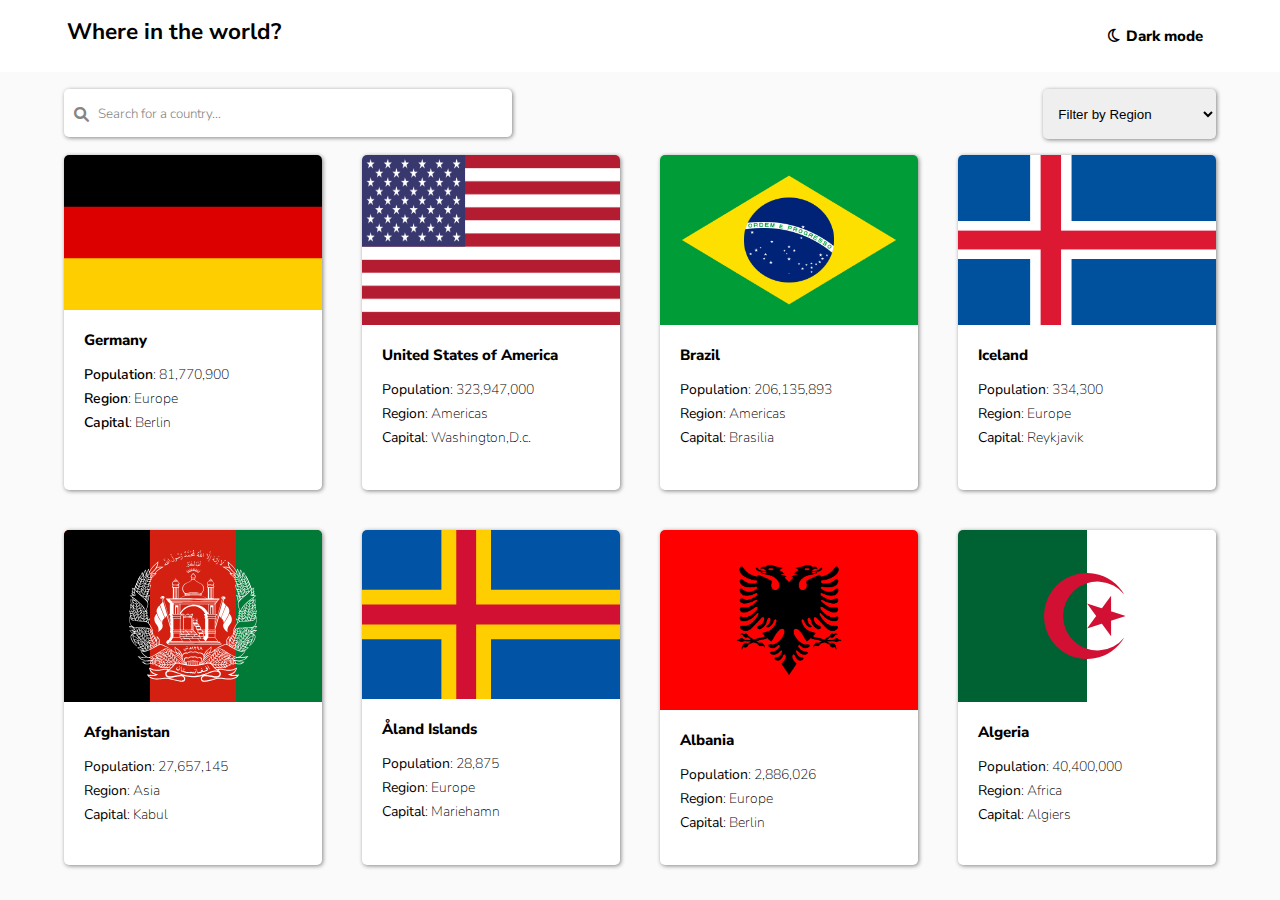
==== index.html @ c64599c8 "first task" ====
<!DOCTYPE html>
<html lang="en">

<head>
    <meta charset="UTF-8">
    <meta name="viewport" content="width=device-width, initial-scale=1.0">
    <link rel="stylesheet" href="css/style.css">
    <!-- font -->
    <link rel="preconnect" href="https://fonts.googleapis.com">
    <link rel="preconnect" href="https://fonts.gstatic.com" crossorigin>
    <link href="https://fonts.googleapis.com/css2?family=Nunito+Sans:opsz,wght@6..12,300&display=swap" rel="stylesheet">
    <!-- Font Awesome-->
    <link rel="stylesheet" href="css/all.min.css">
</head>

<body>
    <header>
        <nav>
            <h2>Where in the world?</h2>
            <input type="checkbox" id="dark-mode-toggle" class="hidden-checkbox">
            <label for="dark-mode-toggle" class="mode-button">
                <i class="fa-regular fa-moon"></i> Dark mode
            </label>
        </nav>
    </header>
    <div class="fillter">

        <div class="input-container">
            <i class="fa-solid fa-magnifying-glass" style="color: #858585;"></i>
            <input placeholder="&nbsp&nbsp Search for a country..." />
        </div>
        <select name="Filter by Region" class="selecter">

            <option disabled selected hidden>&nbsp&nbsp Filter by Region </option>
            <option>&nbsp&nbsp Africa</option>
            <option>&nbsp&nbsp America</option>
            <option>&nbsp&nbsp Asia</option>
            <option>&nbsp&nbsp Europe</option>
            <option>&nbsp&nbsp Oceania</option>



        </select>
    </div>

    <div class="container">
        <div class="item item--1">
            <a href="germany.html">
                <div>
                    <img src="img/de.svg">
                </div>
            </a>
            <p class="content">
                Germany
            </p>
            <ul>
                <li><span class="detail">Population</span>: 81,770,900 </li>
                <li><span class="detail">Region</span>: Europe</li>
                <li><span class="detail">Capital</span>: Berlin</li>

            </ul>

        </div>
        <div class="item item--2">
            <a href="usa.html">
                <div>
                    <img src="img/us.png" style="height:170px;">
                </div>
            </a>
            <p class="content">
                United States of America
            </p>
            <ul>
                <li><b>Population</b>: 323,947,000 </li>
                <li><b>Region</b>: Americas</li>
                <li><b>Capital</b>: Washington,D.c.</li>

            </ul>
        </div>

        <div class="item item--3">
            <a href="barazil.html">
                <div>
                    <img src="img/br.png" style="height:170px;">
                </div>
            </a>
            <p class="content">
                Brazil
            </p>
            <ul>
                <li><b>Population</b>: 206,135,893 </li>
                <li><b>Region</b>: Americas</li>
                <li><b>Capital</b>: Brasilia</li>

            </ul>
        </div>
        <div class="item item--4">
            <a href="icland.html">
                <div>
                    <img src="img/is.png" style="height:170px;">
                </div>
            </a>
            <p class="content">
                Iceland
            </p>
            <ul>
                <li><b>Population</b>: 334,300 </li>
                <li><b>Region</b>: Europe</li>
                <li><b>Capital</b>: Reykjavik</li>

            </ul>
        </div>
        <div class="item item--5">
            <a href="Afghanistan.html">
                <div>
                    <img src="img/af.svg">
                </div>
            </a>
            <p class="content">
                Afghanistan
            </p>
            <ul>
                <li><b>Population</b>: 27,657,145 </li>
                <li><b>Region</b>: Asia</li>
                <li><b>Capital</b>: Kabul</li>

            </ul>
        </div>
        <div class="item item--6">
            <a href="Åland Islands.html">
                <div>
                    <img src="img/ax.svg">
                </div>
            </a>
            <p class="content">
                Åland Islands
            </p>
            <ul>
                <li><b>Population</b>: 28,875 </li>
                <li><b>Region</b>: Europe</li>
                <li><b>Capital</b>: Mariehamn</li>

            </ul>
        </div>
        <div class="item item--7">
            <a href="albania.html">
                <div>
                    <img src="img/al.png" style="height:180px;">
                </div>
            </a>
            <p class="content">
                Albania
            </p>
            <ul>
                <li><b>Population</b>: 2,886,026 </li>
                <li><b>Region</b>: Europe</li>
                <li><b>Capital</b>: Berlin</li>

            </ul>
        </div>
        <div class="item item--8">
            <a href="Algeria.html">
                <div>
                    <img src="img/dz.svg">
                </div>
            </a>
            <p class="content">
                Algeria
            </p>
            <ul>
                <li><b>Population</b>: 40,400,000 </li>
                <li><b>Region</b>: Africa</li>
                <li><b>Capital</b>: Algiers</li>

            </ul>
        </div>
    </div>
</body>

</html>
---- css/style.css ----
* {

    box-sizing: border-box;
    margin: 0px;
    padding: 0px;
}

body {
    background-color: #fafafa;
    font-size: 15px;
    font-family: sans-serif;
    height: 100vh;
}

nav {
    border-bottom: 1px solid #fafafa;
    padding: 1rem 4.2rem;
    display: flex;
    justify-content: space-between;
    background-color: #ffffff;
    font-family: 'Nunito Sans', sans-serif;
    font-weight: 800;
}

.fillter,.container {
    width: 90%;
    margin: auto;
}

.fillter {
    padding: 1rem 0px;
    display: flex;
    justify-content: space-between;
}

.mode-button {
    border: none;
    background: none;
    padding: 0;
    cursor: pointer;
    font-family: 'Nunito Sans', sans-serif;

}

.mode-button {
    cursor: pointer;
    display: inline-block;
    padding: 10px;
    background-color: #ffffff;
    color: #000000;
    border: none;
    border-radius: 5px;
}

.hidden-checkbox {
    display: none;
}

.hidden-checkbox:checked+.mode-button {
    background-color: #000000;
    color: #ffffff;


}

.hidden-checkbox:checked+.mode-button i {
    color: #ffffff;

}

.hidden-checkbox:checked+body {
    background-color: #000000;
    color: #ffffff;
}


input {
    width: 28rem;
    height: 3rem;
    border: none !important;
    border-radius: 5px;
    box-shadow: 1px 1px 4px #858585;
}

select {
    width: 15%;
    height: 50px;
    border: none !important;
    border-radius: 5px;
    box-shadow: 1px 1px 4px #858585;
    justify-content: center;
}

::-webkit-input-placeholder {
    color: #858585;
    font-family: 'Nunito Sans', sans-serif;
    font-weight: 300;
}

.input-container {
    position: relative;
    display: inline-block;
}

.input-container i {
    position: absolute;
    left: 10px;
    top: 50%;
    transform: translateY(-50%);
    color: #000000;
}

.input-container input {
    padding-left: 25px;
}

.container {
    background-color: #fafafa;
    display: grid;
    grid-template-rows: repeat(2, 335px);
    grid-template-columns: repeat(4, 1fr);
    grid-gap: 40px;
}

.item {
    border-radius: 5px;
    background-color: #ffffff;
    font-family: 'Nunito Sans', sans-serif;
    box-shadow: 1px 1px 4px #858585;

}

img {
    border-radius: 5px 5px 0px 0px;
    width: 100%;
    height: auto;
}

ul {
    font-size: 14px;
    list-style-type: none;
    font-family: 'Nunito Sans', sans-serif;
    font-weight: 200;
    padding-left: 20px;

}

li {
    padding-bottom: 5px;
}

.content {
    padding-left: 20px;
    padding-top: 15px;
    padding-bottom: 15px;
    font-weight: 800 !important;
}

.detail {
    font-family: 'Nunito Sans', sans-serif;
    font-weight: 600;
}

@media screen and (max-width: 375px) {
    body {
        font-size: 14px;
    }

    h2 {
        font-size: 16px;
        margin-left: -47px;
        margin-top: 10px;
    }

    .container {
        grid-template-columns: repeat(1, 335px);
        grid-gap: 20px;
        margin-left: 20px;
    }

    .hidden-checkbox+.mode-button {
        margin-right: -49px;
    }

    .fillter {
        display: block;
    }

    input {
        width: 335px;
    }

    select {
        width: 50%;
        margin-top: 2.5rem;
    }

    .item {
        width: 100%;
    }

    img {
        border-radius: 5px;
    }

    svg {
        height: 40%;
    }
}
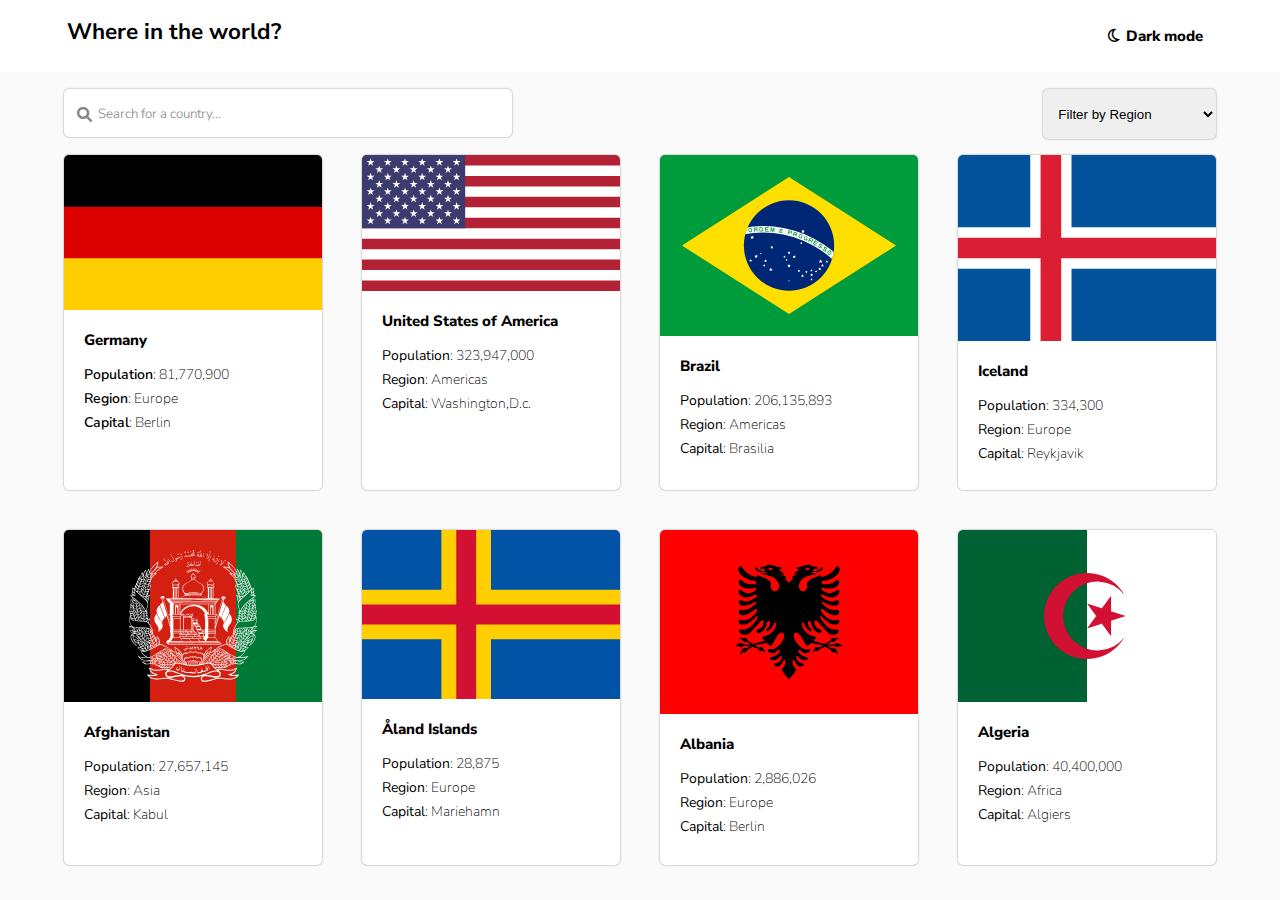
==== commit 3bcde5f1: "After-Edit" ====
--- a/index.html
+++ b/index.html
@@ -16,7 +16,7 @@
 <body>
     <header>
         <nav>
-            <h2>Where in the world?</h2>
+            <h2 >Where in the world?</h2>
             <input type="checkbox" id="dark-mode-toggle" class="hidden-checkbox">
             <label for="dark-mode-toggle" class="mode-button">
                 <i class="fa-regular fa-moon"></i> Dark mode
@@ -44,12 +44,12 @@
     </div>
 
     <div class="container">
-        <div class="item item--1">
+        <div class="item">
             <a href="germany.html">
                 <div>
                     <img src="img/de.svg">
                 </div>
-            </a>
+          
             <p class="content">
                 Germany
             </p>
@@ -59,14 +59,13 @@
                 <li><span class="detail">Capital</span>: Berlin</li>
 
             </ul>
-
+  </a>
         </div>
-        <div class="item item--2">
+        <div class="item">
             <a href="usa.html">
                 <div>
-                    <img src="img/us.png" style="height:170px;">
+                    <img src="img/us.svg">
                 </div>
-            </a>
             <p class="content">
                 United States of America
             </p>
@@ -76,14 +75,15 @@
                 <li><b>Capital</b>: Washington,D.c.</li>
 
             </ul>
+        </a>
+
         </div>
 
-        <div class="item item--3">
+        <div class="item">
             <a href="barazil.html">
                 <div>
-                    <img src="img/br.png" style="height:170px;">
+                    <img src="img/br.svg">
                 </div>
-            </a>
             <p class="content">
                 Brazil
             </p>
@@ -93,13 +93,14 @@
                 <li><b>Capital</b>: Brasilia</li>
 
             </ul>
+        </a>
+
         </div>
-        <div class="item item--4">
+        <div class="item">
             <a href="icland.html">
                 <div>
-                    <img src="img/is.png" style="height:170px;">
+                    <img src="img/is.svg">
                 </div>
-            </a>
             <p class="content">
                 Iceland
             </p>
@@ -109,13 +110,14 @@
                 <li><b>Capital</b>: Reykjavik</li>
 
             </ul>
+        </a>
+
         </div>
-        <div class="item item--5">
+        <div class="item">
             <a href="Afghanistan.html">
                 <div>
                     <img src="img/af.svg">
                 </div>
-            </a>
             <p class="content">
                 Afghanistan
             </p>
@@ -125,13 +127,14 @@
                 <li><b>Capital</b>: Kabul</li>
 
             </ul>
+        </a>
+
         </div>
-        <div class="item item--6">
+        <div class="item">
             <a href="Åland Islands.html">
                 <div>
                     <img src="img/ax.svg">
                 </div>
-            </a>
             <p class="content">
                 Åland Islands
             </p>
@@ -141,13 +144,14 @@
                 <li><b>Capital</b>: Mariehamn</li>
 
             </ul>
+        </a>
+
         </div>
-        <div class="item item--7">
+        <div class="item">
             <a href="albania.html">
                 <div>
-                    <img src="img/al.png" style="height:180px;">
+                    <img src="img/al.svg">
                 </div>
-            </a>
             <p class="content">
                 Albania
             </p>
@@ -157,13 +161,14 @@
                 <li><b>Capital</b>: Berlin</li>
 
             </ul>
+        </a>
+
         </div>
-        <div class="item item--8">
+        <div class="item">
             <a href="Algeria.html">
                 <div>
                     <img src="img/dz.svg">
                 </div>
-            </a>
             <p class="content">
                 Algeria
             </p>
@@ -173,6 +178,8 @@
                 <li><b>Capital</b>: Algiers</li>
 
             </ul>
+        </a>
+
         </div>
     </div>
 </body>
--- a/css/style.css
+++ b/css/style.css
@@ -20,6 +20,9 @@
     background-color: #ffffff;
     font-family: 'Nunito Sans', sans-serif;
     font-weight: 800;
+}
+.title{
+    font-size: ;
 }
 
 .fillter,.container {
@@ -79,7 +82,7 @@
     height: 3rem;
     border: none !important;
     border-radius: 5px;
-    box-shadow: 1px 1px 4px #858585;
+    box-shadow: 0px 0px 2px #858585;
 }
 
 select {
@@ -87,7 +90,7 @@
     height: 50px;
     border: none !important;
     border-radius: 5px;
-    box-shadow: 1px 1px 4px #858585;
+    box-shadow: 0px 0px 2px #858585;
     justify-content: center;
 }
 
@@ -104,7 +107,7 @@
 
 .input-container i {
     position: absolute;
-    left: 10px;
+    left: 13px;
     top: 50%;
     transform: translateY(-50%);
     color: #000000;
@@ -126,7 +129,7 @@
     border-radius: 5px;
     background-color: #ffffff;
     font-family: 'Nunito Sans', sans-serif;
-    box-shadow: 1px 1px 4px #858585;
+    box-shadow: 0px 0px 2px #858585;
 
 }
 
@@ -160,6 +163,10 @@
     font-family: 'Nunito Sans', sans-serif;
     font-weight: 600;
 }
+a{
+    text-decoration: none;
+    color:#000000;
+}
 
 @media screen and (max-width: 375px) {
     body {
